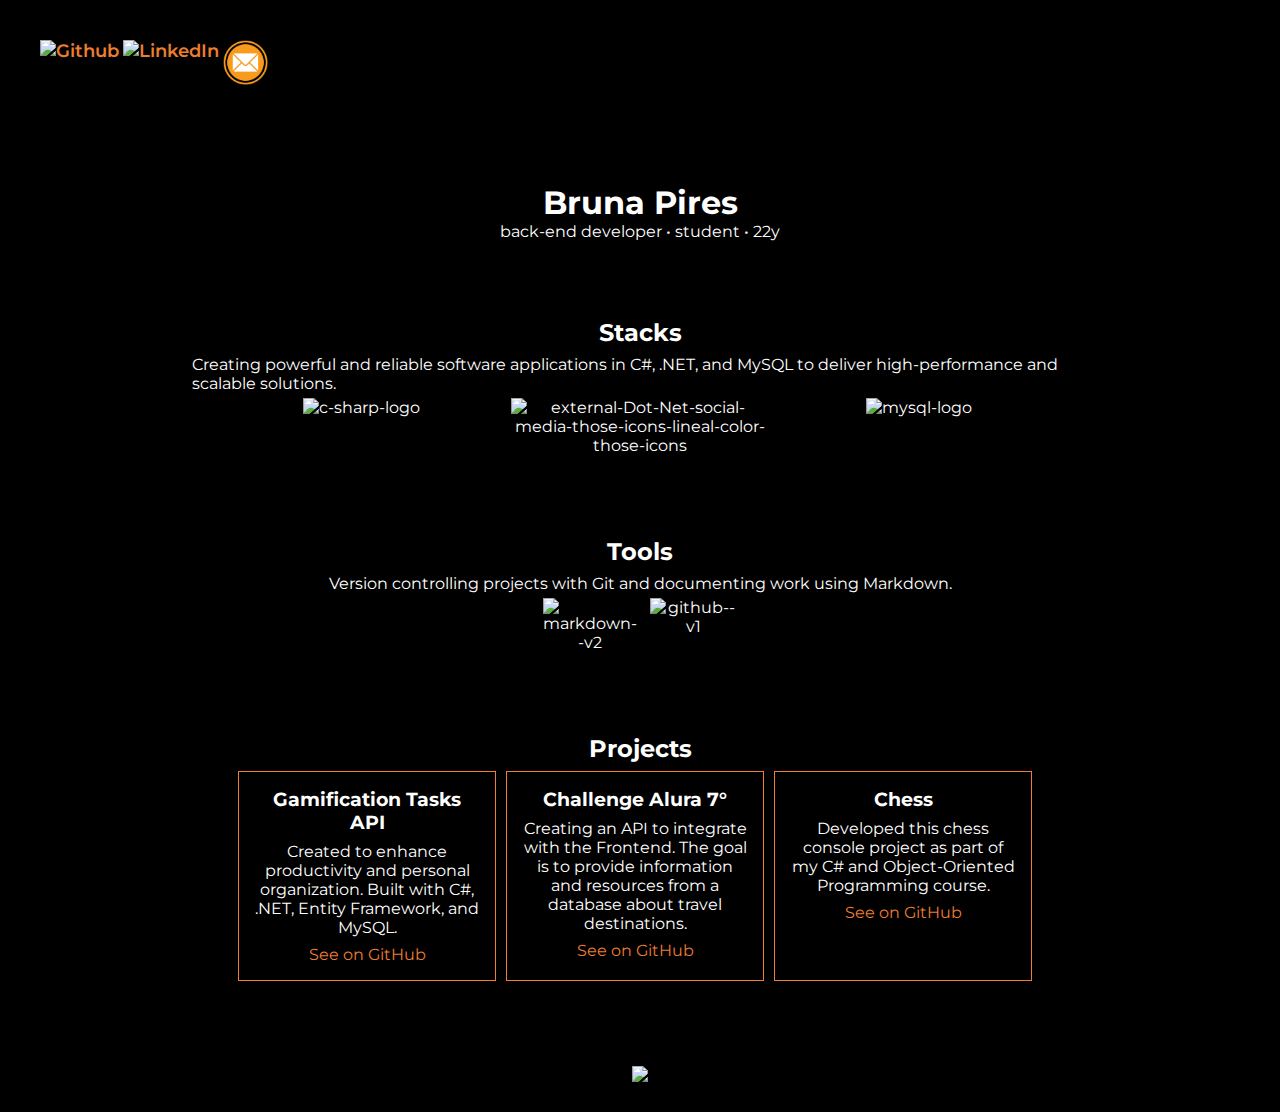
==== index.html @ fbc93c18 "fix: github and linkedin url" ====
<!DOCTYPE html>
<html lang="en">
<head>
    <meta charset="UTF-8">
    <meta name="viewport" content="width=device-width, initial-scale=1.0">
    <link rel="stylesheet" href="style.css">
    <link rel="icon" href="https://freesvg.org/img/1424749313.png" type="image/icon type">
    <title>Bruna Pires</title>
</head>
<body>
    <header class="cabecalho">
        <nav class="cabecalho_nav">
            <a class="cabecalho__menu__link" href="https://github.com/BrunaGPires"><img width="45" height="45" src="https://icones.pro/wp-content/uploads/2021/06/icone-github-orange.png" alt="Github"></a>
            <a class="cabecalho__menu__link" href="https://www.linkedin.com/in/brunagpiress/"><img width="45" height="45" src="https://icones.pro/wp-content/uploads/2021/03/icone-linkedin-ronde-orange.png" alt="LinkedIn"></a>
            <a class="cabecalho__menu__link" href="mailto:bruna.gpires@hotmail.com"><img width="45" height="45" src="./assets/584856ade0bb315b0f7675ab (2).png" alt="E-mail"></a>
        </nav>
    </header>
    <main class="apresentação">
        <section class="apresentacao__conteudo">
            <h1>Bruna Pires</h1>
            <p>back-end developer • student • 22y</p>
        </section>
        <section class="apresentacao__conteudo">
            <h2>Stacks</h2>
            <p>Creating powerful and reliable software applications in C#, .NET, and MySQL to deliver high-performance and scalable solutions.</p>
            <div class="row">
                <div class="column">
                    <img width="50" height="50" src="https://img.icons8.com/ios-filled/50/FFFFFF/c-sharp-logo.png" alt="c-sharp-logo"/>
                </div>
                <div class="column">
                    <img width="50" height="50" src="https://img.icons8.com/external-those-icons-lineal-color-those-icons/24/external-Dot-Net-social-media-those-icons-lineal-color-those-icons.png" alt="external-Dot-Net-social-media-those-icons-lineal-color-those-icons"/>
                </div>
                <div class="column">
                    <img width="50" height="50" src="https://img.icons8.com/ios/50/FFFFFF/mysql-logo.png" alt="mysql-logo"/>
                </div>
            </div>
        </section>
        <section class="apresentacao__conteudo">
            <h2>Tools</h2>
            <p>Version controlling projects with Git and documenting work using Markdown.</p>
                <div class="row">
                    <div class="column">
                        <img width="50" height="50" src="https://img.icons8.com/ios/50/FFFFFF/github--v1.png" alt="markdown--v2"/>
                    </div>
                    <div class="column">
                        <img width="50" height="50" src="https://img.icons8.com/ios/50/FFFFFF/markdown--v2.png" alt="github--v1"/>
                    </div> 
                </div>
        </section>
        <section class="apresentacao__conteudo projects">
            <h2>Projects</h2>
            <div class="row">
                <div class="projeto">
                    <h3>Gamification Tasks API</h3>
                    <p>Created to enhance productivity and personal organization. Built with C#, .NET, Entity Framework, and MySQL.</p>
                    <a href="https://github.com/BrunaGPires/ToDo">See on GitHub</a>
                </div>
                <div class="projeto">
                    <h3>Challenge Alura 7°</h3>
                    <p>Creating an API to integrate with the Frontend. The goal is to provide information and resources from a database about travel destinations.</p>
                    <a href="https://github.com/BrunaGPires/ChallengeSevenAlura">See on GitHub</a>
                </div>
                    <div class="projeto">
                    <h3>Chess</h3>
                    <p>Developed this chess console project as part of my C# and Object-Oriented Programming course.</p>
                    <a href="https://github.com/BrunaGPires/ProjetoXadrez">See on GitHub</a>
                </div>
            </div>
          </section>
    </main>
    <footer class="rodape">
        <img src="https://64.media.tumblr.com/3584f84123a453a4995363bf96b1088b/4e1a06f1d5d6ef4e-57/s250x400/9d7e2d9644c3b1811688e863ca00d2d2603eaa5c.gifv">
    </footer>
</body>
</html>
---- style.css ----
@import url('https://fonts.googleapis.com/css2?family=Krona+One&display=swap');
@import url('https://fonts.googleapis.com/css2?family=Krona+One&family=Montserrat:wght@400;600&display=swap');

:root {
    --cor-primaria: #000000;
    --cor-secundaria: #F6F6F6;
    --cor-terciaria: #fff;
    --cor-quaternaria: #ED7D31;
    --cor-hover: #272727;

    --fonte-primaria: 'Krona One', sans-serif;
    --fonte-secundaria: 'Montserrat', sans-serif;
}
*{
    margin: 0;
    padding: 0;
}

body {
    font-family: var(--fonte-secundaria);
    margin: 0;
    padding: 0;
    background-color: var(--cor-primaria);
  }
  
.cabecalho{
    display: flex;
    flex-direction: row;
    justify-content: space-between;
    margin-bottom: 1rem;
    align-items: center;
    padding: 2.5rem;
}

.cabecalho_nav{
    display: flex;
    gap: 0.25rem;
}

.cabecalho__menu__link{
    font-size: 1.1rem;
    font-weight: 600;
    color: var(--cor-quaternaria);
    text-decoration: none;
}

.apresentacao{
    padding: 5% 15%;
    display: flex;
    align-items: center;
    justify-content: space-between;
    gap: 82px;
}

.apresentacao__conteudo{
    flex-direction: column;
    color: var(--cor-terciaria);
    display: flex;
    justify-content: center;
    align-items: center;
    padding: 3% 15%;
}

.apresentacao__conteudo h2{
    margin-bottom: 0.5rem;
}

.row {
    display: flex;
    justify-content: center;
}

.column {
    width: 33.33%;
    padding: 5px;
    text-align: center;
}

.row .column:not(:last-child) {
    margin-right: 10px; 
}

.projeto {
    width: 25%;
    border: 1.5px solid var(--cor-quaternaria);
    margin-bottom: 1rem;
    padding: 1rem;
    color: var(--cor-terciaria);
    text-align: center;
    margin-right: 10px;
}

.projeto h3 {
    margin-bottom: 0.5rem;
}
  
.projeto p {
    margin-bottom: 0.5rem;
}

.projeto a {
    text-decoration: none;
    color: var(--cor-quaternaria);
}
  
.projeto a:hover {
    color: #ccc;
}

.rodape{
    color: var(--cor-primaria);
    background-color: var(--cor-primaria);
    padding: 24px;
    text-align: center;
    font-family: var(--fonte-secundaria);
    font-size: 1.5rem;
    font-weight: 400;
}

@media (max-width: 768px) {
    .projects {
        flex-direction: column;
    }

    .projeto {
        width: 100%;
    }
}
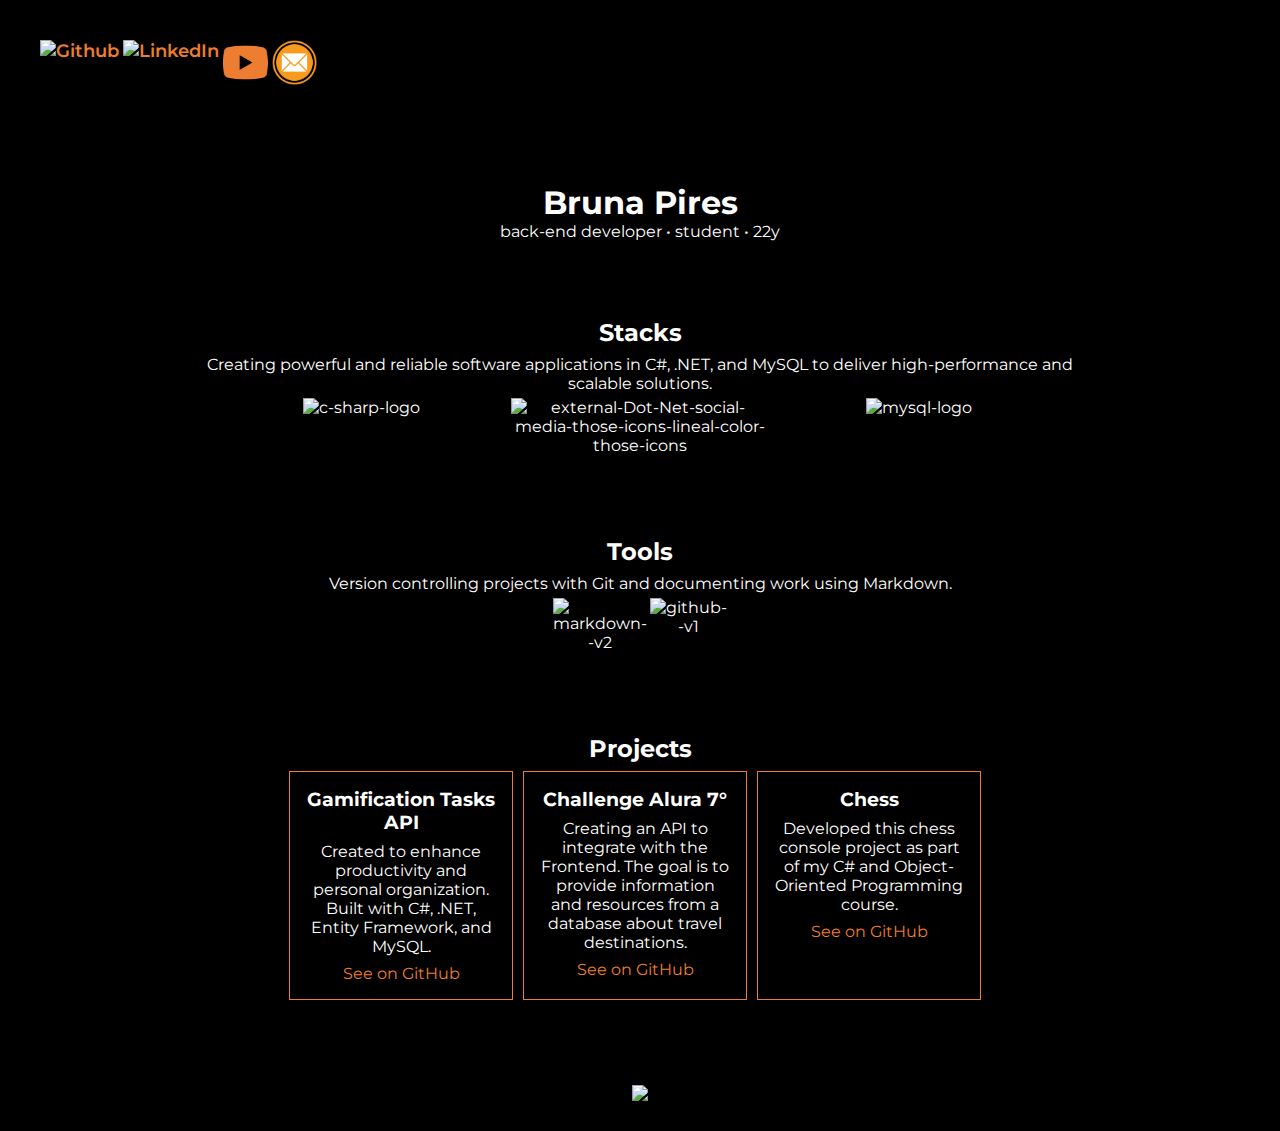
==== commit a650a419: "feat: add youtube icon" ====
--- a/index.html
+++ b/index.html
@@ -12,6 +12,7 @@
         <nav class="cabecalho_nav">
             <a class="cabecalho__menu__link" href="https://github.com/BrunaGPires"><img width="45" height="45" src="https://icones.pro/wp-content/uploads/2021/06/icone-github-orange.png" alt="Github"></a>
             <a class="cabecalho__menu__link" href="https://www.linkedin.com/in/brunagpiress/"><img width="45" height="45" src="https://icones.pro/wp-content/uploads/2021/03/icone-linkedin-ronde-orange.png" alt="LinkedIn"></a>
+            <a class="cabecalho__menu__link" href="https://www.youtube.com/@printbuba"><img width="45" height="45" src="./assets/youtubelogo.png" alt="YouTube"></a>
             <a class="cabecalho__menu__link" href="mailto:bruna.gpires@hotmail.com"><img width="45" height="45" src="./assets/584856ade0bb315b0f7675ab (2).png" alt="E-mail"></a>
         </nav>
     </header>
--- a/style.css
+++ b/style.css
@@ -14,6 +14,7 @@
 *{
     margin: 0;
     padding: 0;
+    box-sizing: border-box;
 }
 
 body {
@@ -21,6 +22,7 @@
     margin: 0;
     padding: 0;
     background-color: var(--cor-primaria);
+    text-align: center;
   }
   
 .cabecalho{
@@ -118,11 +120,12 @@
 }
 
 @media (max-width: 768px) {
-    .projects {
+    .row {
         flex-direction: column;
     }
-
+    
     .projeto {
         width: 100%;
+        margin-right: 0;
     }
 }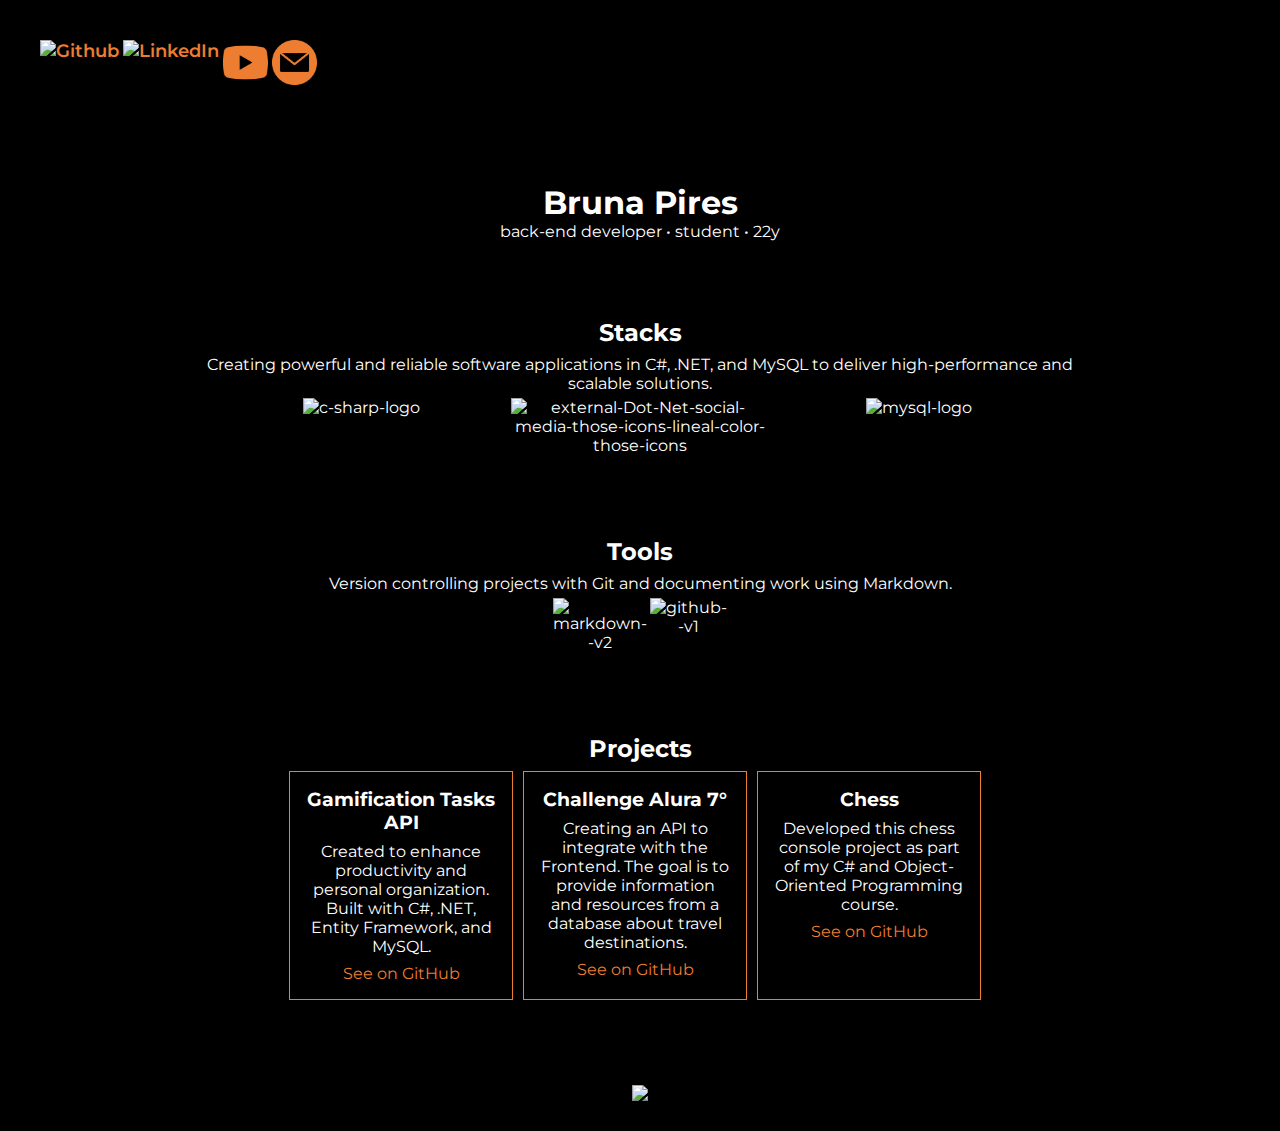
==== commit 1f7d0c1c: "fix: email logo and responsive" ====
--- a/index.html
+++ b/index.html
@@ -13,7 +13,7 @@
             <a class="cabecalho__menu__link" href="https://github.com/BrunaGPires"><img width="45" height="45" src="https://icones.pro/wp-content/uploads/2021/06/icone-github-orange.png" alt="Github"></a>
             <a class="cabecalho__menu__link" href="https://www.linkedin.com/in/brunagpiress/"><img width="45" height="45" src="https://icones.pro/wp-content/uploads/2021/03/icone-linkedin-ronde-orange.png" alt="LinkedIn"></a>
             <a class="cabecalho__menu__link" href="https://www.youtube.com/@printbuba"><img width="45" height="45" src="./assets/youtubelogo.png" alt="YouTube"></a>
-            <a class="cabecalho__menu__link" href="mailto:bruna.gpires@hotmail.com"><img width="45" height="45" src="./assets/584856ade0bb315b0f7675ab (2).png" alt="E-mail"></a>
+            <a class="cabecalho__menu__link" href="mailto:bruna.gpires@hotmail.com"><img width="45" height="45" src="./assets/emaillogo.png" alt="E-mail"></a>
         </nav>
     </header>
     <main class="apresentação">
--- a/style.css
+++ b/style.css
@@ -128,4 +128,13 @@
         width: 100%;
         margin-right: 0;
     }
+    .cabecalho {
+        display: flex; /* Altera o layout para flexbox */
+        justify-content: center; /* Alinha os itens ao centro */
+        flex-wrap: wrap;
+    }
+
+    .cabecalho_nav {
+        margin: 10px;
+    }
 }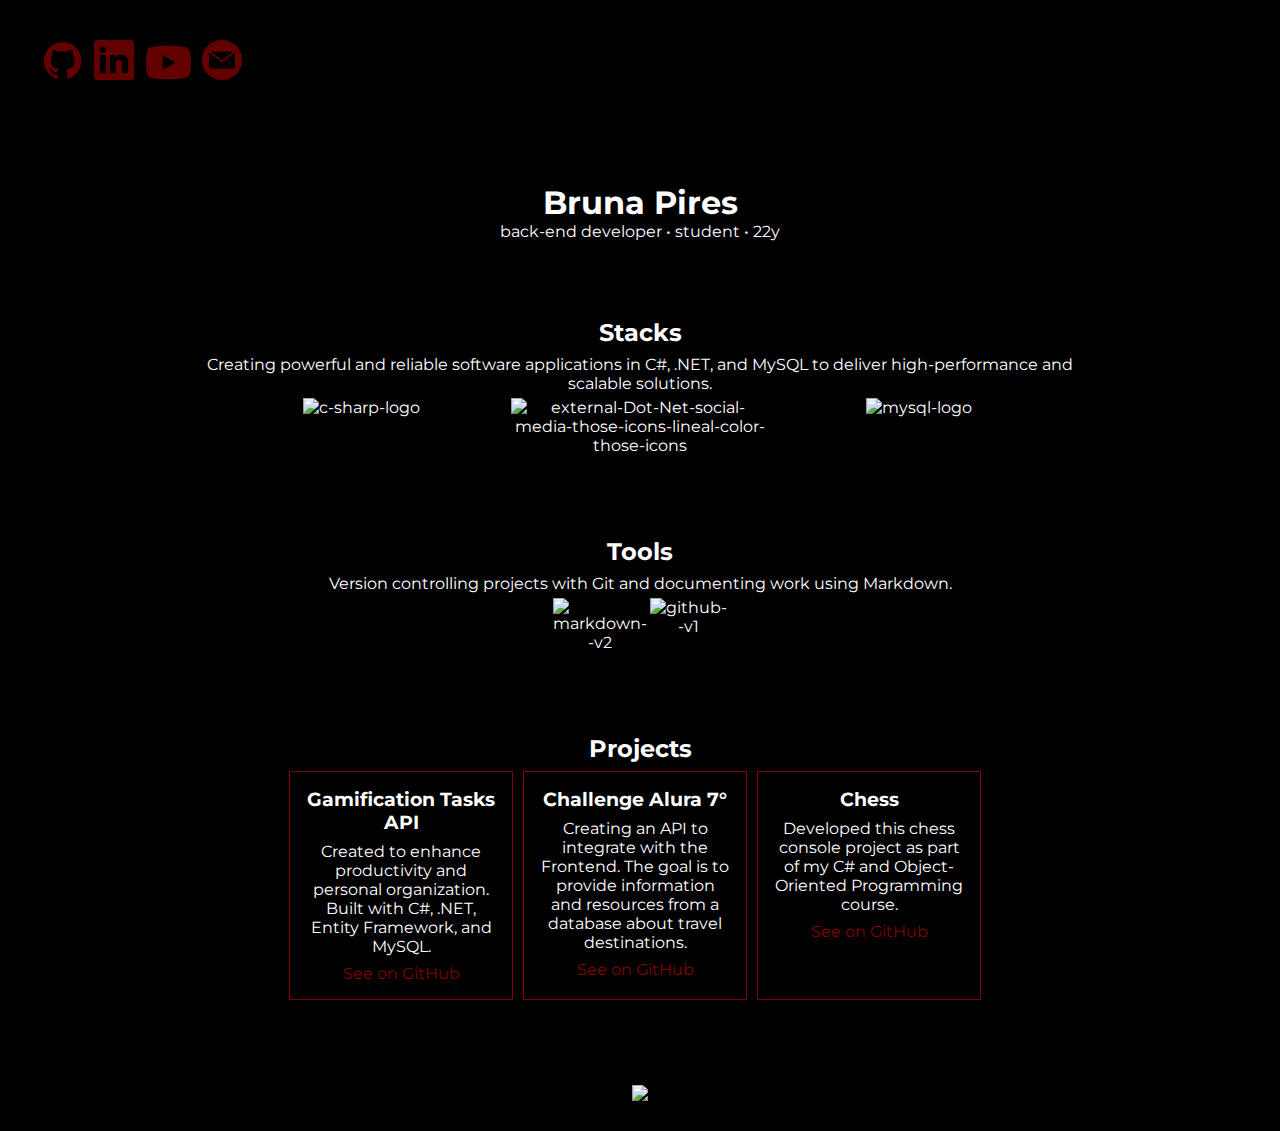
==== commit 120dcb4e: "fix: red christmas theme" ====
--- a/index.html
+++ b/index.html
@@ -4,16 +4,16 @@
     <meta charset="UTF-8">
     <meta name="viewport" content="width=device-width, initial-scale=1.0">
     <link rel="stylesheet" href="style.css">
-    <link rel="icon" href="https://freesvg.org/img/1424749313.png" type="image/icon type">
+    <link rel="icon" href="https://64.media.tumblr.com/1a60ee26fd68c7b5a16e019d12d84c23/f228ff61fcf03681-e9/s75x75_c1/f092b96c8c5a17eb5437e18018469bf66859dc5e.gifv" type="image/icon type">
     <title>Bruna Pires</title>
 </head>
 <body>
     <header class="cabecalho">
         <nav class="cabecalho_nav">
-            <a class="cabecalho__menu__link" href="https://github.com/BrunaGPires"><img width="45" height="45" src="https://icones.pro/wp-content/uploads/2021/06/icone-github-orange.png" alt="Github"></a>
-            <a class="cabecalho__menu__link" href="https://www.linkedin.com/in/brunagpiress/"><img width="45" height="45" src="https://icones.pro/wp-content/uploads/2021/03/icone-linkedin-ronde-orange.png" alt="LinkedIn"></a>
-            <a class="cabecalho__menu__link" href="https://www.youtube.com/@printbuba"><img width="45" height="45" src="./assets/youtubelogo.png" alt="YouTube"></a>
-            <a class="cabecalho__menu__link" href="mailto:bruna.gpires@hotmail.com"><img width="45" height="45" src="./assets/emaillogo.png" alt="E-mail"></a>
+            <a class="cabecalho__menu__link" href="https://github.com/BrunaGPires"><img width="40" height="40" src="/assets/githublogonatalina.png" alt="Github"></a>
+            <a class="cabecalho__menu__link" href="https://www.linkedin.com/in/brunagpiress/"><img width="40" height="40" src="/assets/linkedinlogonatalina.png" alt="LinkedIn"></a>
+            <a class="cabecalho__menu__link" href="https://www.youtube.com/@printbuba"><img width="45" height="45" src="./assets/youtubelogonatalina.png" alt="YouTube"></a>
+            <a class="cabecalho__menu__link" href="mailto:bruna.gpires@hotmail.com"><img width="40" height="40" src="./assets/emaillogonatalina.png" alt="E-mail"></a>
         </nav>
     </header>
     <main class="apresentação">
@@ -70,7 +70,7 @@
           </section>
     </main>
     <footer class="rodape">
-        <img src="https://64.media.tumblr.com/3584f84123a453a4995363bf96b1088b/4e1a06f1d5d6ef4e-57/s250x400/9d7e2d9644c3b1811688e863ca00d2d2603eaa5c.gifv">
+        <img src="https://64.media.tumblr.com/18005d690607384e61774821776b3f96/1f0752b095ef40c4-02/s640x960/a3b4fc1cbd56fde48dd83e5059b220a9144616ca.gifv">
     </footer>
 </body>
 </html>--- a/style.css
+++ b/style.css
@@ -5,7 +5,7 @@
     --cor-primaria: #000000;
     --cor-secundaria: #F6F6F6;
     --cor-terciaria: #fff;
-    --cor-quaternaria: #ED7D31;
+    --cor-quaternaria: #810000;
     --cor-hover: #272727;
 
     --fonte-primaria: 'Krona One', sans-serif;
@@ -36,7 +36,7 @@
 
 .cabecalho_nav{
     display: flex;
-    gap: 0.25rem;
+    gap: 0.30rem;
 }
 
 .cabecalho__menu__link{
@@ -44,6 +44,7 @@
     font-weight: 600;
     color: var(--cor-quaternaria);
     text-decoration: none;
+    padding: 0rem 0.2rem 0rem 0.2rem;
 }
 
 .apresentacao{
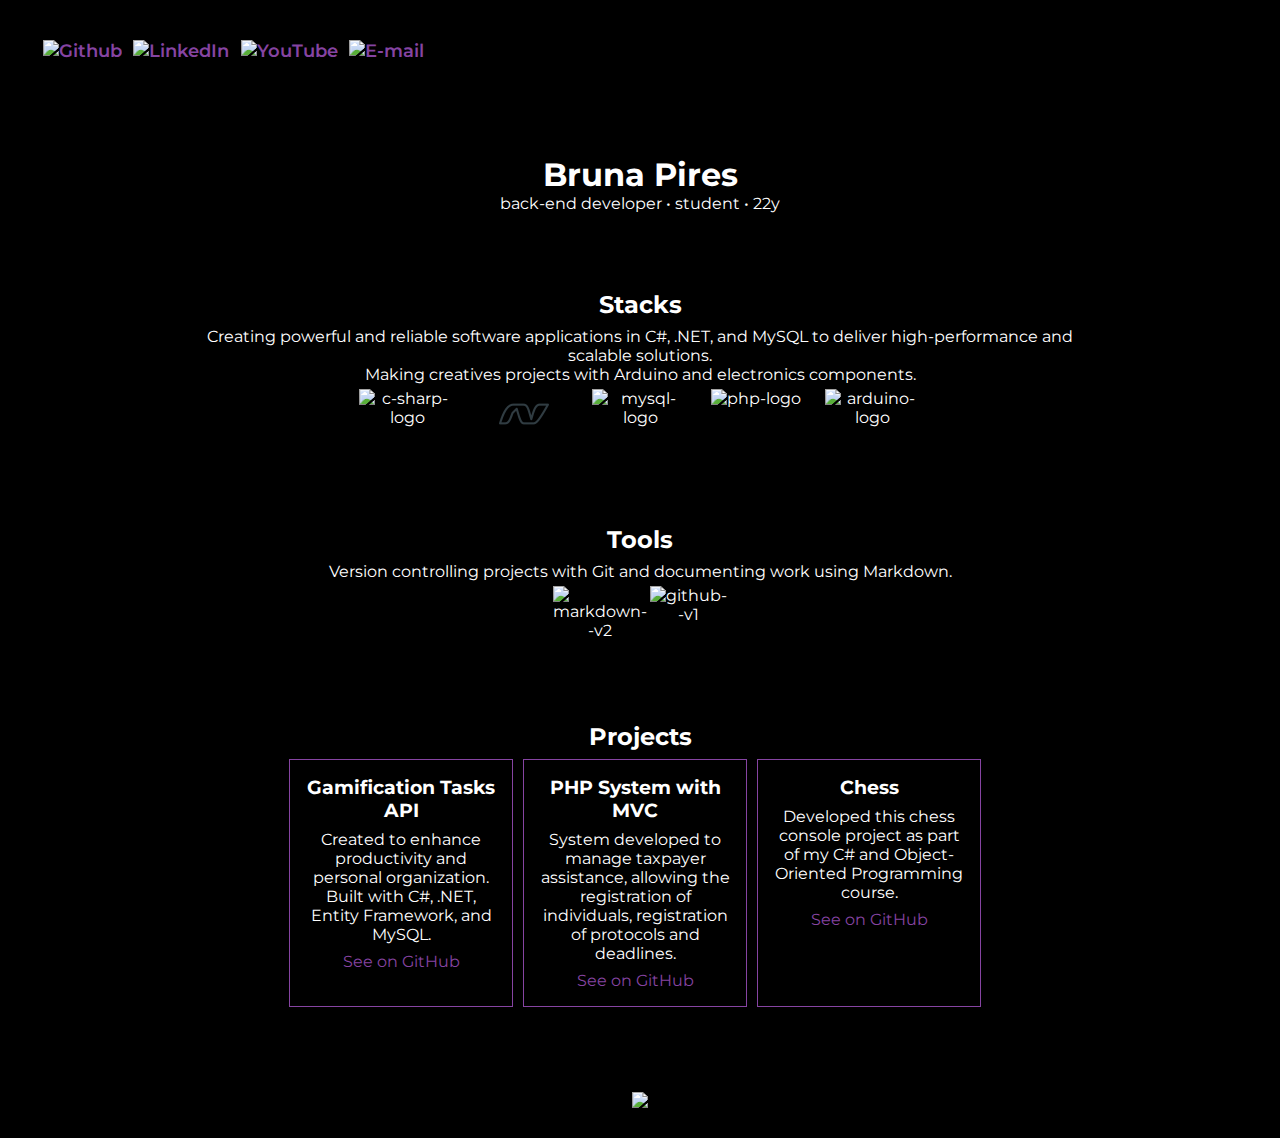
==== commit 7f9fa668: "Update index.html" ====
--- a/index.html
+++ b/index.html
@@ -10,10 +10,10 @@
 <body>
     <header class="cabecalho">
         <nav class="cabecalho_nav">
-            <a class="cabecalho__menu__link" href="https://github.com/BrunaGPires"><img width="40" height="40" src="/assets/githublogonatalina.png" alt="Github"></a>
-            <a class="cabecalho__menu__link" href="https://www.linkedin.com/in/brunagpiress/"><img width="40" height="40" src="/assets/linkedinlogonatalina.png" alt="LinkedIn"></a>
-            <a class="cabecalho__menu__link" href="https://www.youtube.com/@printbuba"><img width="45" height="45" src="./assets/youtubelogonatalina.png" alt="YouTube"></a>
-            <a class="cabecalho__menu__link" href="mailto:bruna.gpires@hotmail.com"><img width="40" height="40" src="./assets/emaillogonatalina.png" alt="E-mail"></a>
+            <a class="cabecalho__menu__link" href="https://github.com/BrunaGPires"><img width="40" height="40" src="./assets/logogithub.png" alt="Github"></a>
+            <a class="cabecalho__menu__link" href="https://www.linkedin.com/in/brunagpiress/"><img width="40" height="40" src="./assets/logolinkedin.png" alt="LinkedIn"></a>
+            <a class="cabecalho__menu__link" href="https://www.youtube.com/@printbuba"><img width="45" height="45" src="./assets/logoyoutube.png" alt="YouTube"></a>
+            <a class="cabecalho__menu__link" href="mailto:bruna.gpires@hotmail.com"><img width="40" height="40" src="./assets/logoemail.png" alt="E-mail"></a>
         </nav>
     </header>
     <main class="apresentação">
@@ -24,15 +24,25 @@
         <section class="apresentacao__conteudo">
             <h2>Stacks</h2>
             <p>Creating powerful and reliable software applications in C#, .NET, and MySQL to deliver high-performance and scalable solutions.</p>
+            <p>Making creatives projects with Arduino and electronics components.</p>
             <div class="row">
                 <div class="column">
                     <img width="50" height="50" src="https://img.icons8.com/ios-filled/50/FFFFFF/c-sharp-logo.png" alt="c-sharp-logo"/>
                 </div>
                 <div class="column">
-                    <img width="50" height="50" src="https://img.icons8.com/external-those-icons-lineal-color-those-icons/24/external-Dot-Net-social-media-those-icons-lineal-color-those-icons.png" alt="external-Dot-Net-social-media-those-icons-lineal-color-those-icons"/>
+                    <img width="50" height="50" 
+                        src="[data-uri]"
+                        alt="external-Dot-Net-icons-lineal-color-icons"
+                    />
                 </div>
                 <div class="column">
                     <img width="50" height="50" src="https://img.icons8.com/ios/50/FFFFFF/mysql-logo.png" alt="mysql-logo"/>
+                </div>
+                <div class="column">
+                    <img width="50" height="50" src="https://img.icons8.com/ios/50/FFFFFF/php.png" alt="php-logo"/>
+                </div>
+                <div class="column">
+                    <img width="50" height="50" src="https://img.icons8.com/dotty/50/FFFFFF/arduino-uno-board.png" alt="arduino-logo"/>
                 </div>
             </div>
         </section>
@@ -57,11 +67,11 @@
                     <a href="https://github.com/BrunaGPires/ToDo">See on GitHub</a>
                 </div>
                 <div class="projeto">
-                    <h3>Challenge Alura 7°</h3>
-                    <p>Creating an API to integrate with the Frontend. The goal is to provide information and resources from a database about travel destinations.</p>
-                    <a href="https://github.com/BrunaGPires/ChallengeSevenAlura">See on GitHub</a>
+                    <h3>PHP System with MVC</h3>
+                    <p>System developed to manage taxpayer assistance, allowing the registration of individuals, registration of protocols and deadlines.</p>
+                    <a href="https://github.com/BrunaGPires/mvcphp">See on GitHub</a>
                 </div>
-                    <div class="projeto">
+                <div class="projeto">
                     <h3>Chess</h3>
                     <p>Developed this chess console project as part of my C# and Object-Oriented Programming course.</p>
                     <a href="https://github.com/BrunaGPires/ProjetoXadrez">See on GitHub</a>
@@ -73,4 +83,4 @@
         <img src="https://64.media.tumblr.com/18005d690607384e61774821776b3f96/1f0752b095ef40c4-02/s640x960/a3b4fc1cbd56fde48dd83e5059b220a9144616ca.gifv">
     </footer>
 </body>
-</html>+</html>
--- a/style.css
+++ b/style.css
@@ -5,7 +5,7 @@
     --cor-primaria: #000000;
     --cor-secundaria: #F6F6F6;
     --cor-terciaria: #fff;
-    --cor-quaternaria: #810000;
+    --cor-quaternaria: #8644A2;
     --cor-hover: #272727;
 
     --fonte-primaria: 'Krona One', sans-serif;
@@ -138,4 +138,4 @@
     .cabecalho_nav {
         margin: 10px;
     }
-}+}
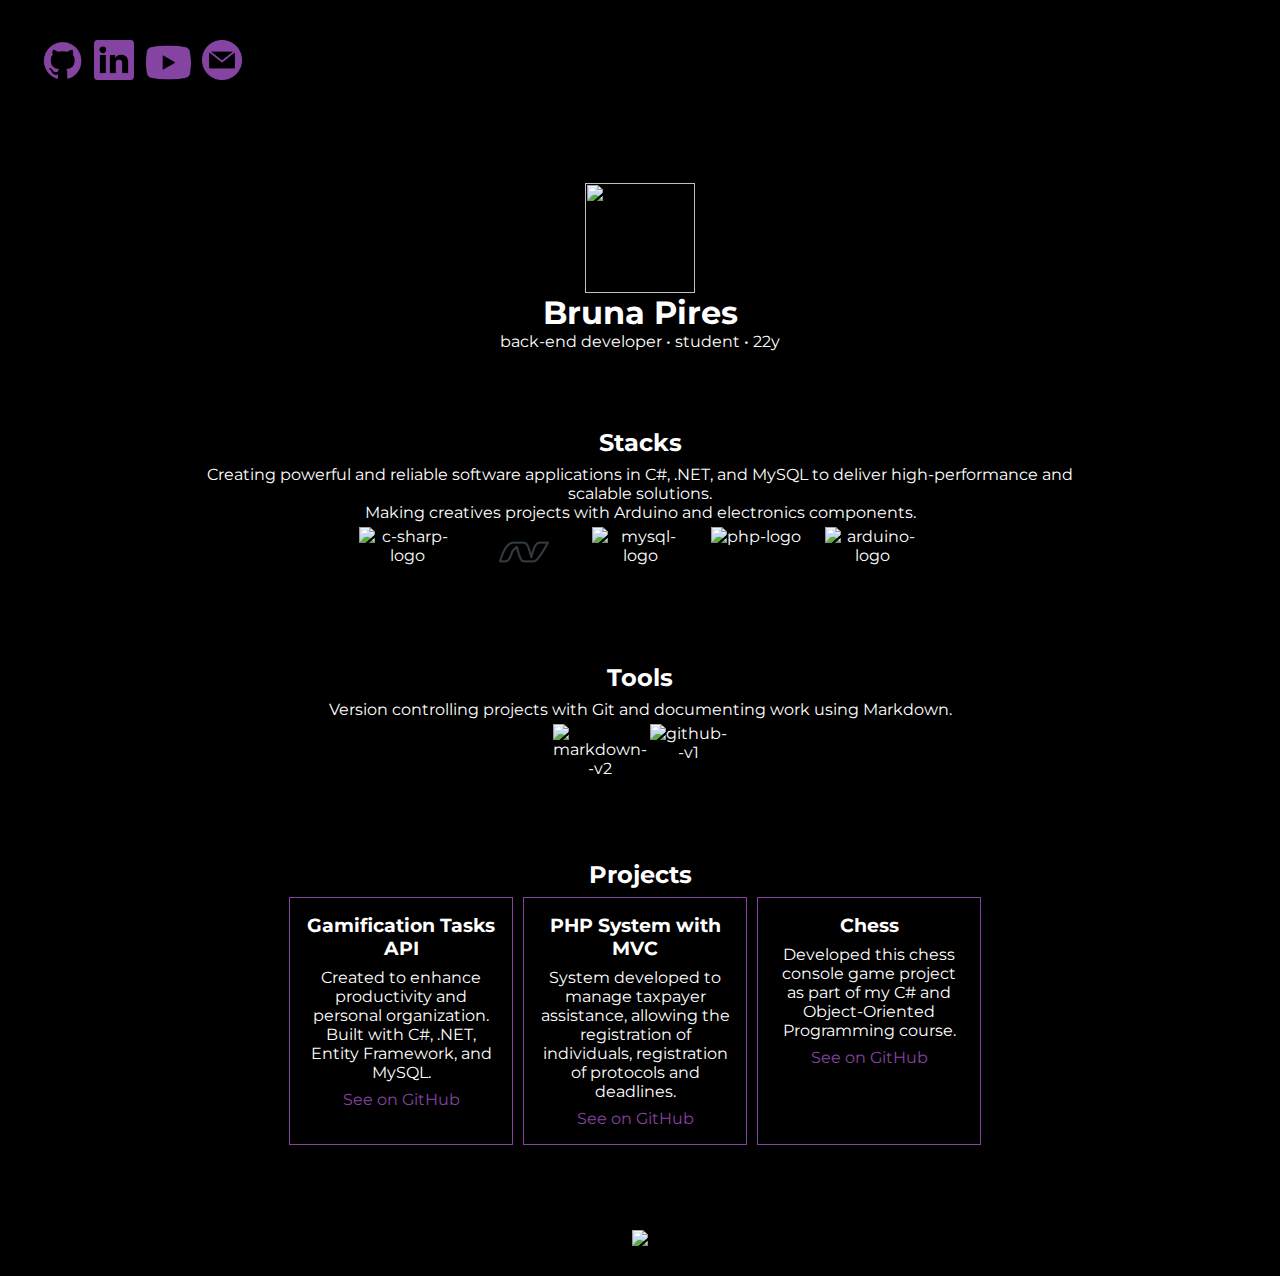
==== commit cd9d25ac: "Update index.html" ====
--- a/index.html
+++ b/index.html
@@ -4,7 +4,7 @@
     <meta charset="UTF-8">
     <meta name="viewport" content="width=device-width, initial-scale=1.0">
     <link rel="stylesheet" href="style.css">
-    <link rel="icon" href="https://64.media.tumblr.com/1a60ee26fd68c7b5a16e019d12d84c23/f228ff61fcf03681-e9/s75x75_c1/f092b96c8c5a17eb5437e18018469bf66859dc5e.gifv" type="image/icon type">
+    <link rel="icon" href="https://emu.web-g-p.com/info/img/console/gba_68.gif" type="icon/image type">
     <title>Bruna Pires</title>
 </head>
 <body>
@@ -18,6 +18,7 @@
     </header>
     <main class="apresentação">
         <section class="apresentacao__conteudo">
+            <img class="iconme" width="110" height="110" src="https://avatars.githubusercontent.com/u/99612473?s=400&u=13ebf0581a4a47d0303f3bc0bcaedcfa28b5bc84&v=4"/>
             <h1>Bruna Pires</h1>
             <p>back-end developer • student • 22y</p>
         </section>
@@ -73,14 +74,14 @@
                 </div>
                 <div class="projeto">
                     <h3>Chess</h3>
-                    <p>Developed this chess console project as part of my C# and Object-Oriented Programming course.</p>
+                    <p>Developed this chess console game project as part of my C# and Object-Oriented Programming course.</p>
                     <a href="https://github.com/BrunaGPires/ProjetoXadrez">See on GitHub</a>
                 </div>
             </div>
           </section>
     </main>
     <footer class="rodape">
-        <img src="https://64.media.tumblr.com/18005d690607384e61774821776b3f96/1f0752b095ef40c4-02/s640x960/a3b4fc1cbd56fde48dd83e5059b220a9144616ca.gifv">
+        <img  height="90" src="https://64.media.tumblr.com/c49453f38ec3bf2b4c5c5aa98114666a/811bb4602f73a5e4-67/s500x750/7a8cf7f58153b99caafda584204c15a20a2c3be3.gifv" />
     </footer>
 </body>
 </html>
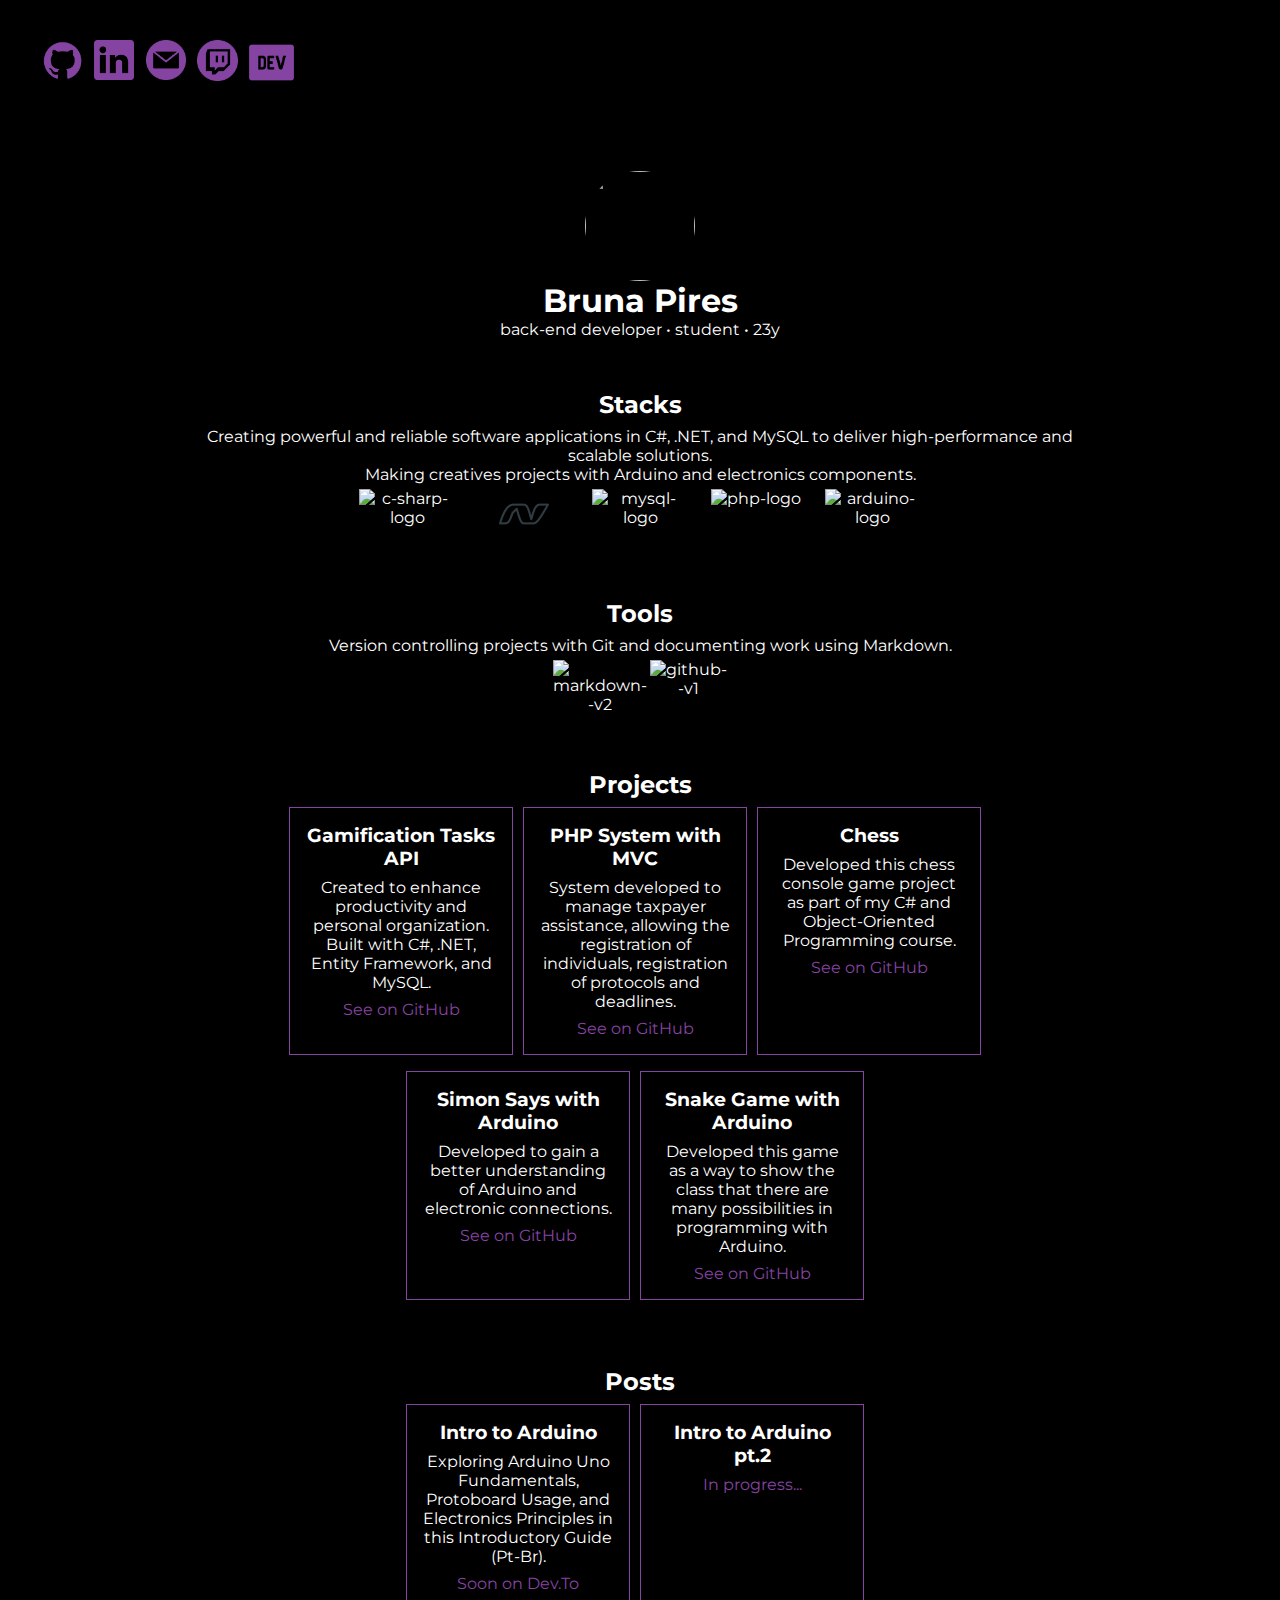
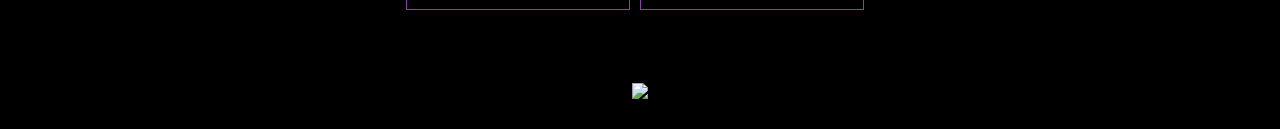
==== commit f2c258bb: "update" ====
--- a/index.html
+++ b/index.html
@@ -12,15 +12,16 @@
         <nav class="cabecalho_nav">
             <a class="cabecalho__menu__link" href="https://github.com/BrunaGPires"><img width="40" height="40" src="./assets/logogithub.png" alt="Github"></a>
             <a class="cabecalho__menu__link" href="https://www.linkedin.com/in/brunagpiress/"><img width="40" height="40" src="./assets/logolinkedin.png" alt="LinkedIn"></a>
-            <a class="cabecalho__menu__link" href="https://www.youtube.com/@printbuba"><img width="45" height="45" src="./assets/logoyoutube.png" alt="YouTube"></a>
             <a class="cabecalho__menu__link" href="mailto:bruna.gpires@hotmail.com"><img width="40" height="40" src="./assets/logoemail.png" alt="E-mail"></a>
+            <a class="cabecalho__menu__link" href="https://www.twitch.tv/brunaoanao"><img width="41" height="41" src="./assets/logotwitch.png" alt="Twitch"></a>
+            <a class="cabecalho__menu__link" href="https://dev.to/brunagpires"><img width="45" height="45" src="./assets/logodevto.png" alt="DevTo"></a>
         </nav>
     </header>
     <main class="apresentação">
         <section class="apresentacao__conteudo">
             <img class="iconme" width="110" height="110" src="https://avatars.githubusercontent.com/u/99612473?s=400&u=13ebf0581a4a47d0303f3bc0bcaedcfa28b5bc84&v=4"/>
             <h1>Bruna Pires</h1>
-            <p>back-end developer • student • 22y</p>
+            <p>back-end developer • student • 23y</p>
         </section>
         <section class="apresentacao__conteudo">
             <h2>Stacks</h2>
@@ -61,7 +62,7 @@
         </section>
         <section class="apresentacao__conteudo projects">
             <h2>Projects</h2>
-            <div class="row">
+            <div class="row_project">
                 <div class="projeto">
                     <h3>Gamification Tasks API</h3>
                     <p>Created to enhance productivity and personal organization. Built with C#, .NET, Entity Framework, and MySQL.</p>
@@ -77,8 +78,33 @@
                     <p>Developed this chess console game project as part of my C# and Object-Oriented Programming course.</p>
                     <a href="https://github.com/BrunaGPires/ProjetoXadrez">See on GitHub</a>
                 </div>
+                <div class="projeto">
+                    <h3>Simon Says with Arduino</h3>
+                    <p>Developed to gain a better understanding of Arduino and electronic connections.</p>
+                    <a href="https://github.com/BrunaGPires/ArduinoProjects/blob/main/geniusComLCDDisplay/genius.ino">See on GitHub</a>
+                </div>
+                <div class="projeto">
+                    <h3>Snake Game with Arduino</h3>
+                    <p>Developed this game as a way to show the class that there are many possibilities in programming with Arduino.</p>
+                    <a href="https://github.com/BrunaGPires/ArduinoProjects/blob/main/arduinoEspCobrinha/info.md">See on GitHub</a>
+                </div>
             </div>
-          </section>
+        </section>
+        <section class="apresentacao__conteudo projects">
+            <h2>Posts</h2>
+            <div class="row_project">
+                <div class="projeto">
+                    <h3>Intro to Arduino</h3>
+                    <p>Exploring Arduino Uno Fundamentals, Protoboard Usage, and Electronics Principles in this Introductory Guide (Pt-Br).</p>
+                    <a href="#">Soon on Dev.To</a>
+                </div>
+                <div class="projeto">
+                    <h3>Intro to Arduino pt.2</h3>
+                    <p></p>
+                    <a href="#">In progress...</a>
+                </div>
+            </div>
+        </section>
     </main>
     <footer class="rodape">
         <img  height="90" src="https://64.media.tumblr.com/c49453f38ec3bf2b4c5c5aa98114666a/811bb4602f73a5e4-67/s500x750/7a8cf7f58153b99caafda584204c15a20a2c3be3.gifv" />
--- a/style.css
+++ b/style.css
@@ -47,6 +47,10 @@
     padding: 0rem 0.2rem 0rem 0.2rem;
 }
 
+.iconme{
+    border-radius: 50%;
+}
+
 .apresentacao{
     padding: 5% 15%;
     display: flex;
@@ -61,7 +65,7 @@
     display: flex;
     justify-content: center;
     align-items: center;
-    padding: 3% 15%;
+    padding: 2% 15%;
 }
 
 .apresentacao__conteudo h2{
@@ -71,6 +75,12 @@
 .row {
     display: flex;
     justify-content: center;
+}
+
+.row_project {
+    display: flex;
+    justify-content: center;
+    flex-wrap: wrap;
 }
 
 .column {
@@ -122,7 +132,7 @@
 
 @media (max-width: 768px) {
     .row {
-        flex-direction: column;
+        width: 50%;
     }
     
     .projeto {
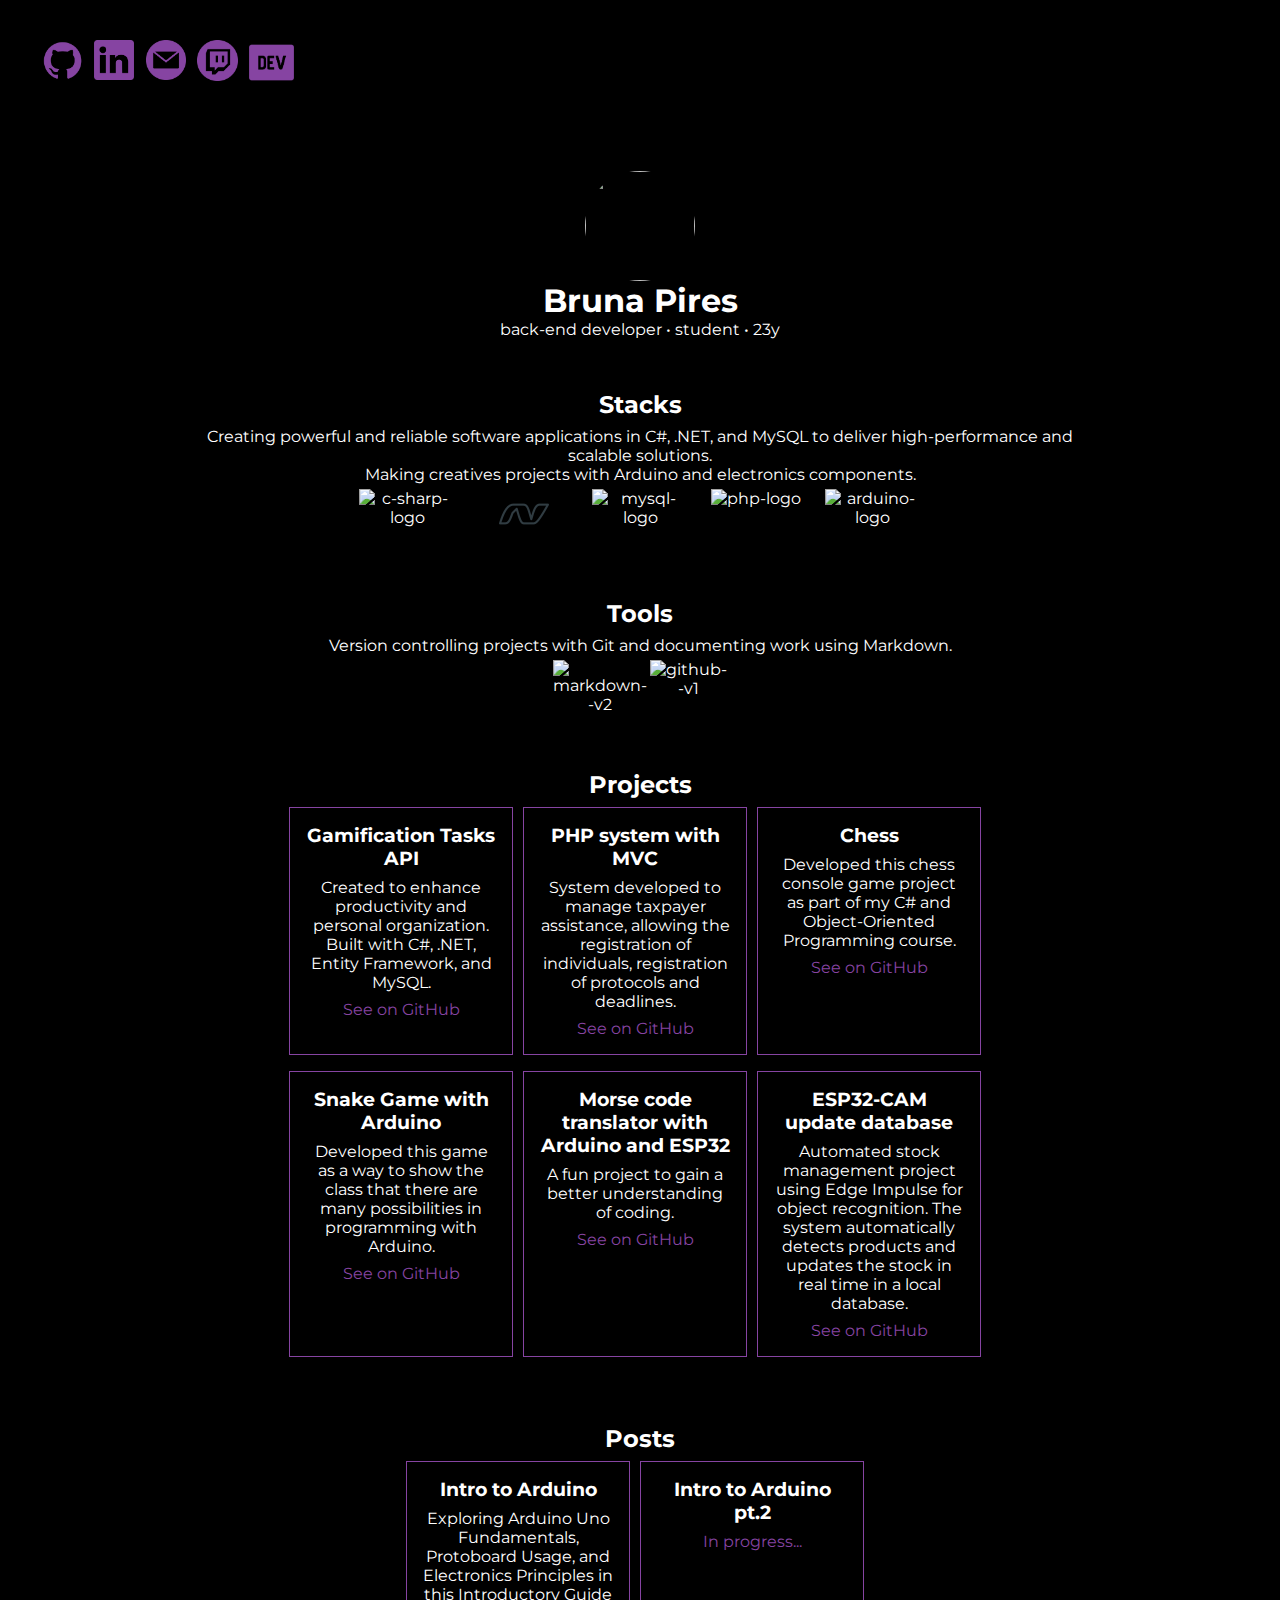
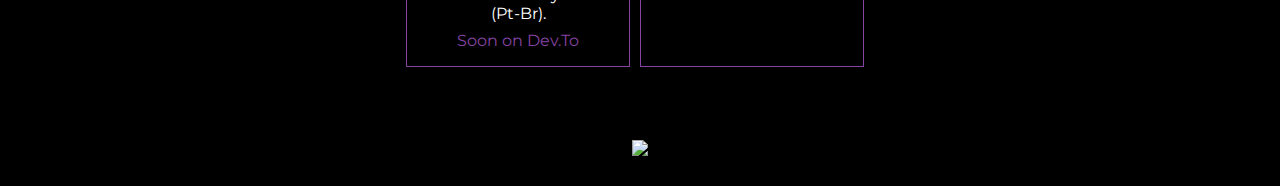
==== commit d09ac931: "update projects" ====
--- a/index.html
+++ b/index.html
@@ -12,7 +12,7 @@
         <nav class="cabecalho_nav">
             <a class="cabecalho__menu__link" href="https://github.com/BrunaGPires"><img width="40" height="40" src="./assets/logogithub.png" alt="Github"></a>
             <a class="cabecalho__menu__link" href="https://www.linkedin.com/in/brunagpiress/"><img width="40" height="40" src="./assets/logolinkedin.png" alt="LinkedIn"></a>
-            <a class="cabecalho__menu__link" href="mailto:bruna.gpires@hotmail.com"><img width="40" height="40" src="./assets/logoemail.png" alt="E-mail"></a>
+            <a class="cabecalho__menu__link" href="mailto:bruna.gpires.s@gmail.com"><img width="40" height="40" src="./assets/logoemail.png" alt="E-mail"></a>
             <a class="cabecalho__menu__link" href="https://www.twitch.tv/brunaoanao"><img width="41" height="41" src="./assets/logotwitch.png" alt="Twitch"></a>
             <a class="cabecalho__menu__link" href="https://dev.to/brunagpires"><img width="45" height="45" src="./assets/logodevto.png" alt="DevTo"></a>
         </nav>
@@ -69,7 +69,7 @@
                     <a href="https://github.com/BrunaGPires/ToDo">See on GitHub</a>
                 </div>
                 <div class="projeto">
-                    <h3>PHP System with MVC</h3>
+                    <h3>PHP system with MVC</h3>
                     <p>System developed to manage taxpayer assistance, allowing the registration of individuals, registration of protocols and deadlines.</p>
                     <a href="https://github.com/BrunaGPires/mvcphp">See on GitHub</a>
                 </div>
@@ -79,14 +79,19 @@
                     <a href="https://github.com/BrunaGPires/ProjetoXadrez">See on GitHub</a>
                 </div>
                 <div class="projeto">
-                    <h3>Simon Says with Arduino</h3>
-                    <p>Developed to gain a better understanding of Arduino and electronic connections.</p>
-                    <a href="https://github.com/BrunaGPires/ArduinoProjects/blob/main/geniusComLCDDisplay/genius.ino">See on GitHub</a>
+                    <h3>Snake Game with Arduino</h3>
+                    <p>Developed this game as a way to show the class that there are many possibilities in programming with Arduino.</p>
+                    <a href="https://github.com/BrunaGPires/ArduinoProjects/blob/main/cobrinha/info.md">See on GitHub</a>
                 </div>
                 <div class="projeto">
-                    <h3>Snake Game with Arduino</h3>
-                    <p>Developed this game as a way to show the class that there are many possibilities in programming with Arduino.</p>
-                    <a href="https://github.com/BrunaGPires/ArduinoProjects/blob/main/arduinoEspCobrinha/info.md">See on GitHub</a>
+                    <h3>Morse code translator with Arduino and ESP32</h3>
+                    <p>A fun project to gain a better understanding of coding.</p>
+                    <a href="https://github.com/BrunaGPires/ArduinoProjects/blob/main/morseCode/info.md">See on GitHub</a>
+                </div>
+                <div class="projeto">
+                    <h3>ESP32-CAM update database</h3>
+                    <p>Automated stock management project using Edge Impulse for object recognition. The system automatically detects products and updates the stock in real time in a local database.</p>
+                    <a href="https://github.com/BrunaGPires/ProjetoAplicado/blob/main/README.md">See on GitHub</a>
                 </div>
             </div>
         </section>
@@ -96,7 +101,7 @@
                 <div class="projeto">
                     <h3>Intro to Arduino</h3>
                     <p>Exploring Arduino Uno Fundamentals, Protoboard Usage, and Electronics Principles in this Introductory Guide (Pt-Br).</p>
-                    <a href="#">Soon on Dev.To</a>
+                    <a href="https://dev.to/brunagpires">Soon on Dev.To</a>
                 </div>
                 <div class="projeto">
                     <h3>Intro to Arduino pt.2</h3>
--- a/style.css
+++ b/style.css
@@ -130,7 +130,7 @@
     font-weight: 400;
 }
 
-@media (max-width: 768px) {
+@media (max-width: 860px) {
     .row {
         width: 50%;
     }
